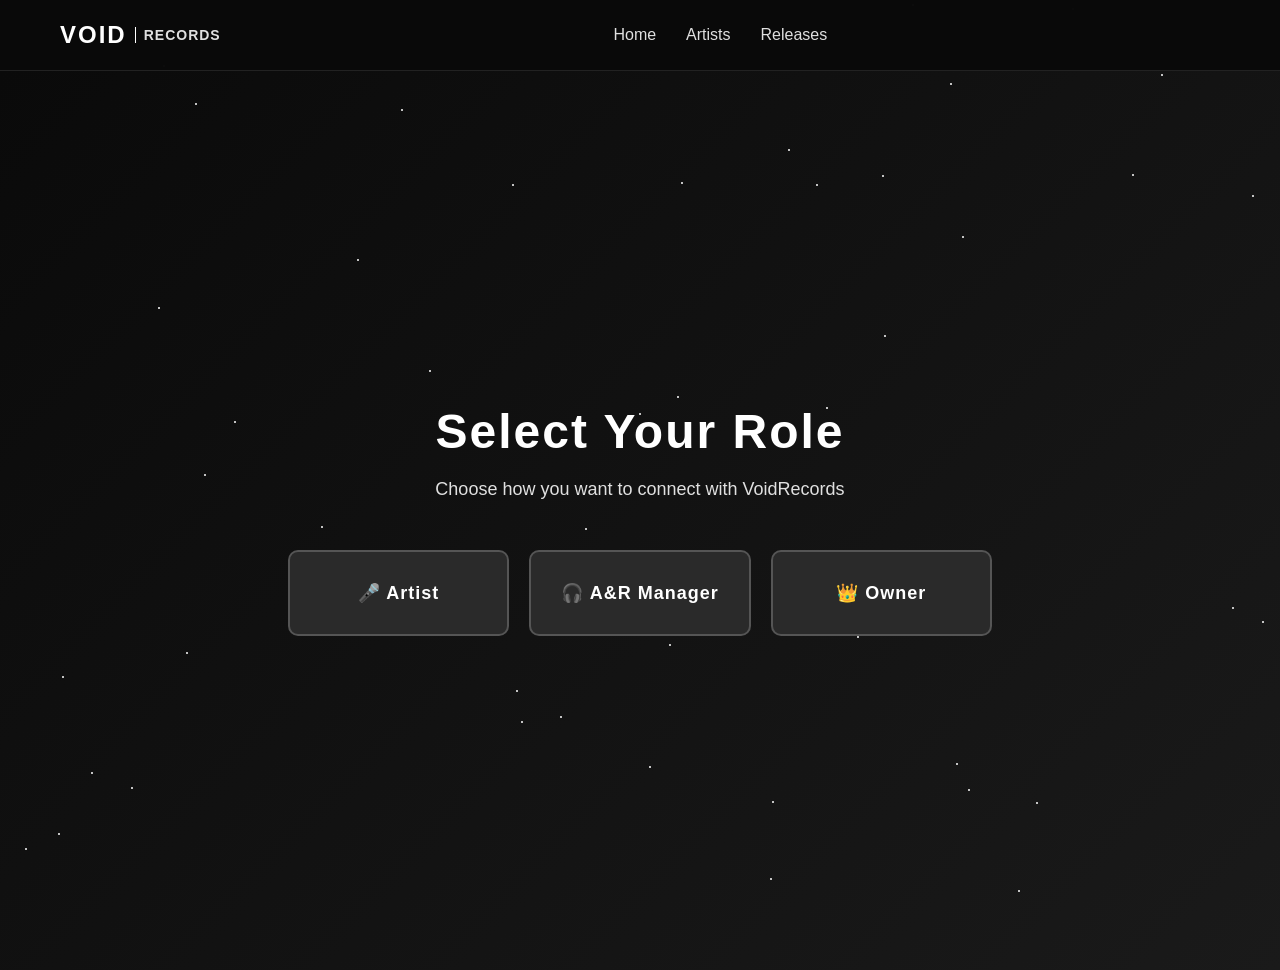
==== login.html @ 37b5fe1a "Add login and registration page for artists, A&R managers, and owners" ====
<!DOCTYPE html>
<html lang="en">
<head>
    <meta charset="UTF-8">
    <meta name="viewport" content="width=device-width, initial-scale=1.0">
    <title>VoidRecords - Login & Registration</title>
    <style>
        * {
            margin: 0;
            padding: 0;
            box-sizing: border-box;
        }

        :root {
            --primary-black: #0a0a0a;
            --secondary-black: #1a1a1a;
            --tertiary-black: #2a2a2a;
            --primary-white: #ffffff;
            --secondary-white: #f5f5f5;
            --gray-light: #e0e0e0;
            --accent: #ffffff;
            --success: #00d084;
            --error: #ff4757;
        }

        html {
            scroll-behavior: smooth;
        }

        body {
            font-family: 'Segoe UI', Tahoma, Geneva, Verdana, sans-serif;
            background-color: var(--primary-black);
            color: var(--primary-white);
            overflow-x: hidden;
        }

        /* Animations */
        @keyframes fadeInUp {
            from {
                opacity: 0;
                transform: translateY(30px);
            }
            to {
                opacity: 1;
                transform: translateY(0);
            }
        }

        @keyframes slideInDown {
            from {
                opacity: 0;
                transform: translateY(-100%);
            }
            to {
                opacity: 1;
                transform: translateY(0);
            }
        }

        @keyframes slideInLeft {
            from {
                opacity: 0;
                transform: translateX(-50px);
            }
            to {
                opacity: 1;
                transform: translateX(0);
            }
        }

        @keyframes slideInRight {
            from {
                opacity: 0;
                transform: translateX(50px);
            }
            to {
                opacity: 1;
                transform: translateX(0);
            }
        }

        @keyframes pulse {
            0%, 100% {
                box-shadow: 0 0 10px rgba(255, 255, 255, 0.3);
            }
            50% {
                box-shadow: 0 0 20px rgba(255, 255, 255, 0.6);
            }
        }

        @keyframes twinkle {
            0%, 100% {
                opacity: 0.3;
            }
            50% {
                opacity: 1;
            }
        }

        /* Navbar */
        .navbar {
            position: fixed;
            top: 0;
            width: 100%;
            background: rgba(10, 10, 10, 0.95);
            backdrop-filter: blur(10px);
            border-bottom: 1px solid rgba(255, 255, 255, 0.1);
            z-index: 1000;
            animation: slideInDown 0.6s ease-out;
        }

        .nav-container {
            max-width: 1200px;
            margin: 0 auto;
            padding: 0 20px;
            display: flex;
            justify-content: space-between;
            align-items: center;
            height: 70px;
        }

        .logo {
            display: flex;
            align-items: center;
            gap: 8px;
            font-weight: bold;
            cursor: pointer;
            text-decoration: none;
        }

        .logo-text {
            font-size: 24px;
            color: var(--primary-white);
            letter-spacing: 2px;
        }

        .logo-records {
            font-size: 14px;
            color: var(--gray-light);
            letter-spacing: 1px;
            border-left: 1px solid var(--accent);
            padding-left: 8px;
        }

        .nav-menu {
            display: flex;
            list-style: none;
            gap: 30px;
            align-items: center;
        }

        .nav-link {
            color: var(--gray-light);
            text-decoration: none;
            font-weight: 500;
            transition: all 0.3s ease;
            position: relative;
        }

        .nav-link::after {
            content: '';
            position: absolute;
            bottom: -5px;
            left: 0;
            width: 0;
            height: 2px;
            background: var(--accent);
            transition: width 0.3s ease;
        }

        .nav-link:hover {
            color: var(--primary-white);
        }

        .nav-link:hover::after {
            width: 100%;
        }

        .user-info {
            display: flex;
            align-items: center;
            gap: 20px;
        }

        .logout-btn {
            background: var(--error);
            color: var(--primary-white);
            border: none;
            padding: 8px 20px;
            border-radius: 5px;
            cursor: pointer;
            font-weight: 600;
            transition: all 0.3s ease;
            display: none;
        }

        .logout-btn:hover {
            background: #ff3838;
            transform: translateY(-2px);
        }

        .logout-btn.show {
            display: block;
        }

        .user-name {
            color: var(--gray-light);
            font-size: 14px;
            display: none;
        }

        .user-name.show {
            display: block;
        }

        /* Background Stars */
        .stars-bg {
            position: fixed;
            top: 0;
            left: 0;
            width: 100%;
            height: 100%;
            pointer-events: none;
        }

        .star {
            position: absolute;
            width: 2px;
            height: 2px;
            background: white;
            border-radius: 50%;
            animation: twinkle 3s infinite;
        }

        /* Main Container */
        .container {
            min-height: 100vh;
            display: flex;
            align-items: center;
            justify-content: center;
            padding: 20px;
            margin-top: 70px;
            background: linear-gradient(135deg, var(--primary-black) 0%, var(--secondary-black) 100%);
        }

        /* Role Selection */
        .role-selection {
            text-align: center;
            animation: fadeInUp 0.8s ease-out;
        }

        .role-selection h1 {
            font-size: 48px;
            margin-bottom: 20px;
            letter-spacing: 2px;
        }

        .role-selection p {
            color: var(--gray-light);
            font-size: 18px;
            margin-bottom: 50px;
        }

        .role-buttons {
            display: grid;
            grid-template-columns: repeat(auto-fit, minmax(200px, 1fr));
            gap: 20px;
            max-width: 800px;
            margin: 0 auto;
        }

        .role-btn {
            padding: 30px;
            background: var(--tertiary-black);
            border: 2px solid rgba(255, 255, 255, 0.2);
            border-radius: 10px;
            color: var(--primary-white);
            cursor: pointer;
            font-size: 18px;
            font-weight: 600;
            transition: all 0.3s ease;
            letter-spacing: 1px;
            animation: fadeInUp 0.8s ease-out both;
        }

        .role-btn:nth-child(1) {
            animation-delay: 0.1s;
        }

        .role-btn:nth-child(2) {
            animation-delay: 0.2s;
        }

        .role-btn:nth-child(3) {
            animation-delay: 0.3s;
        }

        .role-btn:hover {
            border-color: var(--primary-white);
            box-shadow: 0 0 20px rgba(255, 255, 255, 0.2);
            transform: translateY(-5px);
        }

        /* Auth Container */
        .auth-container {
            max-width: 500px;
            background: var(--secondary-black);
            border: 1px solid rgba(255, 255, 255, 0.1);
            border-radius: 15px;
            padding: 50px;
            animation: fadeInUp 0.8s ease-out;
            display: none;
        }

        .auth-container.show {
            display: block;
        }

        .back-btn {
            background: none;
            border: none;
            color: var(--gray-light);
            cursor: pointer;
            font-size: 14px;
            margin-bottom: 30px;
            transition: all 0.3s ease;
            display: flex;
            align-items: center;
            gap: 5px;
        }

        .back-btn:hover {
            color: var(--primary-white);
        }

        .auth-title {
            font-size: 36px;
            margin-bottom: 10px;
            letter-spacing: 1px;
        }

        .auth-subtitle {
            color: var(--gray-light);
            margin-bottom: 40px;
            font-size: 14px;
        }

        .form-group {
            margin-bottom: 25px;
        }

        .form-group label {
            display: block;
            margin-bottom: 8px;
            font-weight: 600;
            letter-spacing: 0.5px;
        }

        .form-group input,
        .form-group select {
            width: 100%;
            padding: 12px 15px;
            background: var(--tertiary-black);
            border: 1px solid rgba(255, 255, 255, 0.2);
            border-radius: 8px;
            color: var(--primary-white);
            font-size: 14px;
            transition: all 0.3s ease;
            font-family: inherit;
        }

        .form-group input:focus,
        .form-group select:focus {
            outline: none;
            border-color: var(--primary-white);
            box-shadow: 0 0 15px rgba(255, 255, 255, 0.1);
        }

        .form-group input::placeholder {
            color: rgba(255, 255, 255, 0.5);
        }

        .submit-btn {
            width: 100%;
            padding: 12px;
            background: var(--primary-white);
            color: var(--primary-black);
            border: none;
            border-radius: 8px;
            font-weight: 700;
            font-size: 16px;
            cursor: pointer;
            transition: all 0.3s ease;
            letter-spacing: 1px;
            text-transform: uppercase;
            margin-top: 20px;
        }

        .submit-btn:hover {
            transform: translateY(-2px);
            box-shadow: 0 10px 30px rgba(255, 255, 255, 0.2);
        }

        .submit-btn:disabled {
            opacity: 0.5;
            cursor: not-allowed;
        }

        .toggle-form {
            text-align: center;
            margin-top: 20px;
            color: var(--gray-light);
            font-size: 14px;
        }

        .toggle-form button {
            background: none;
            border: none;
            color: var(--primary-white);
            cursor: pointer;
            text-decoration: underline;
            font-weight: 600;
        }

        .toggle-form button:hover {
            color: var(--gray-light);
        }

        /* Messages */
        .message {
            padding: 15px;
            border-radius: 8px;
            margin-bottom: 20px;
            font-size: 14px;
            display: none;
            animation: fadeInUp 0.5s ease-out;
        }

        .message.show {
            display: block;
        }

        .message.success {
            background: rgba(0, 208, 132, 0.2);
            border: 1px solid var(--success);
            color: var(--success);
        }

        .message.error {
            background: rgba(255, 71, 87, 0.2);
            border: 1px solid var(--error);
            color: var(--error);
        }

        /* Dashboard */
        .dashboard {
            display: none;
            animation: fadeInUp 0.8s ease-out;
        }

        .dashboard.show {
            display: block;
        }

        .dashboard-header {
            text-align: center;
            margin-bottom: 50px;
        }

        .dashboard-header h1 {
            font-size: 48px;
            margin-bottom: 15px;
            letter-spacing: 2px;
        }

        .dashboard-header p {
            color: var(--gray-light);
            font-size: 18px;
        }

        .dashboard-content {
            max-width: 1200px;
            margin: 0 auto;
            display: grid;
            grid-template-columns: repeat(auto-fit, minmax(300px, 1fr));
            gap: 30px;
        }

        .dashboard-card {
            background: var(--secondary-black);
            border: 1px solid rgba(255, 255, 255, 0.1);
            border-radius: 10px;
            padding: 30px;
            transition: all 0.3s ease;
            animation: fadeInUp 0.8s ease-out both;
        }

        .dashboard-card:nth-child(1) {
            animation-delay: 0.1s;
        }

        .dashboard-card:nth-child(2) {
            animation-delay: 0.2s;
        }

        .dashboard-card:nth-child(3) {
            animation-delay: 0.3s;
        }

        .dashboard-card:hover {
            border-color: var(--primary-white);
            box-shadow: 0 0 20px rgba(255, 255, 255, 0.1);
            transform: translateY(-5px);
        }

        .dashboard-card h3 {
            font-size: 24px;
            margin-bottom: 15px;
            letter-spacing: 1px;
        }

        .dashboard-card p {
            color: var(--gray-light);
            margin-bottom: 20px;
            line-height: 1.6;
        }

        .card-btn {
            background: var(--primary-white);
            color: var(--primary-black);
            border: none;
            padding: 10px 20px;
            border-radius: 5px;
            cursor: pointer;
            font-weight: 600;
            transition: all 0.3s ease;
        }

        .card-btn:hover {
            transform: scale(1.05);
            box-shadow: 0 5px 15px rgba(255, 255, 255, 0.2);
        }

        /* Responsive */
        @media (max-width: 768px) {
            .auth-container {
                padding: 30px;
                max-width: 100%;
            }

            .auth-title {
                font-size: 28px;
            }

            .role-buttons {
                grid-template-columns: 1fr;
            }

            .nav-menu {
                display: none;
            }
        }
    </style>
</head>
<body>
    <!-- Stars Background -->
    <div class="stars-bg"></div>

    <!-- Navbar -->
    <nav class="navbar">
        <div class="nav-container">
            <a href="index.html" class="logo">
                <span class="logo-text">VOID</span>
                <span class="logo-records">RECORDS</span>
            </a>
            <ul class="nav-menu">
                <li><a href="index.html" class="nav-link">Home</a></li>
                <li><a href="index.html#artists" class="nav-link">Artists</a></li>
                <li><a href="index.html#releases" class="nav-link">Releases</a></li>
            </ul>
            <div class="user-info">
                <span class="user-name" id="userName"></span>
                <button class="logout-btn" id="logoutBtn">Logout</button>
            </div>
        </div>
    </nav>

    <!-- Main Container -->
    <div class="container">
        <!-- Role Selection -->
        <div class="role-selection" id="roleSelection">
            <h1>Select Your Role</h1>
            <p>Choose how you want to connect with VoidRecords</p>
            <div class="role-buttons">
                <button class="role-btn" onclick="selectRole('artist')">🎤 Artist</button>
                <button class="role-btn" onclick="selectRole('ar')">🎧 A&R Manager</button>
                <button class="role-btn" onclick="selectRole('owner')">👑 Owner</button>
            </div>
        </div>

        <!-- Auth Forms -->
        <div class="auth-container" id="authContainer">
            <button class="back-btn" onclick="goBack()">← Back</button>
            
            <div id="messageContainer"></div>

            <!-- Login Form -->
            <div id="loginForm">
                <h2 class="auth-title">Welcome Back</h2>
                <p class="auth-subtitle">Sign in to your account</p>
                
                <form onsubmit="handleLogin(event)">
                    <div class="form-group">
                        <label for="loginEmail">Email</label>
                        <input type="email" id="loginEmail" placeholder="Enter your email" required>
                    </div>
                    <div class="form-group">
                        <label for="loginPassword">Password</label>
                        <input type="password" id="loginPassword" placeholder="Enter your password" required>
                    </div>
                    <button type="submit" class="submit-btn">Login</button>
                </form>

                <div class="toggle-form">
                    Don't have an account? <button onclick="toggleForm()">Sign Up</button>
                </div>
            </div>

            <!-- Registration Form -->
            <div id="signupForm" style="display: none;">
                <h2 class="auth-title">Create Account</h2>
                <p class="auth-subtitle">Join VoidRecords Community</p>
                
                <form onsubmit="handleSignup(event)">
                    <div class="form-group">
                        <label for="signupName">Full Name</label>
                        <input type="text" id="signupName" placeholder="Enter your full name" required>
                    </div>
                    <div class="form-group">
                        <label for="signupEmail">Email</label>
                        <input type="email" id="signupEmail" placeholder="Enter your email" required>
                    </div>
                    <div class="form-group">
                        <label for="signupPassword">Password</label>
                        <input type="password" id="signupPassword" placeholder="Create a password (min 6 characters)" required minlength="6">
                    </div>
                    <div class="form-group">
                        <label for="signupConfirm">Confirm Password</label>
                        <input type="password" id="signupConfirm" placeholder="Confirm your password" required>
                    </div>
                    <button type="submit" class="submit-btn">Create Account</button>
                </form>

                <div class="toggle-form">
                    Already have an account? <button onclick="toggleForm()">Sign In</button>
                </div>
            </div>
        </div>

        <!-- Dashboard -->
        <div class="dashboard" id="dashboard">
            <div class="dashboard-header">
                <h1 id="dashboardTitle">Dashboard</h1>
                <p id="dashboardSubtitle">Welcome to your VoidRecords portal</p>
            </div>

            <div class="dashboard-content" id="dashboardContent">
                <!-- Content loaded dynamically -->
            </div>
        </div>
    </div>

    <script>
        // Initialize app
        let currentRole = null;
        let currentUser = null;
        const OWNER_EMAIL = 'voidrecords287@gmail.com';
        const OWNER_PASSWORD = 'gamerskory2210';

        // Create stars background
        function createStars() {
            const starsBg = document.querySelector('.stars-bg');
            for (let i = 0; i < 50; i++) {
                const star = document.createElement('div');
                star.className = 'star';
                star.style.left = Math.random() * 100 + '%';
                star.style.top = Math.random() * 100 + '%';
                star.style.animationDelay = Math.random() * 3 + 's';
                starsBg.appendChild(star);
            }
        }

        createStars();

        // Role Selection
        function selectRole(role) {
            currentRole = role;
            document.getElementById('roleSelection').style.display = 'none';
            document.getElementById('authContainer').classList.add('show');
        }

        // Go Back
        function goBack() {
            currentRole = null;
            document.getElementById('roleSelection').style.display = 'block';
            document.getElementById('authContainer').classList.remove('show');
            document.getElementById('loginForm').style.display = 'block';
            document.getElementById('signupForm').style.display = 'none';
            clearForms();
            clearMessage();
        }

        // Toggle between Login and Signup
        function toggleForm() {
            const loginForm = document.getElementById('loginForm');
            const signupForm = document.getElementById('signupForm');
            
            if (loginForm.style.display === 'none') {
                loginForm.style.display = 'block';
                signupForm.style.display = 'none';
            } else {
                loginForm.style.display = 'none';
                signupForm.style.display = 'block';
            }
            clearMessage();
        }

        // Show Message
        function showMessage(text, type) {
            const container = document.getElementById('messageContainer');
            container.innerHTML = `<div class="message ${type} show">${text}</div>`;
            
            if (type === 'success') {
                setTimeout(() => {
                    container.innerHTML = '';
                }, 3000);
            }
        }

        // Clear Message
        function clearMessage() {
            document.getElementById('messageContainer').innerHTML = '';
        }

        // Clear Forms
        function clearForms() {
            document.getElementById('loginForm').querySelectorAll('input').forEach(input => input.value = '');
            document.getElementById('signupForm').querySelectorAll('input').forEach(input => input.value = '');
        }

        // Handle Login
        function handleLogin(event) {
            event.preventDefault();
            
            const email = document.getElementById('loginEmail').value;
            const password = document.getElementById('loginPassword').value;

            // Check if owner
            if (currentRole === 'owner') {
                if (email === OWNER_EMAIL && password === OWNER_PASSWORD) {
                    currentUser = {
                        name: 'VoidRecords Owner',
                        email: email,
                        role: 'owner'
                    };
                    showDashboard();
                    showMessage('✓ Welcome back, Owner!', 'success');
                } else {
                    showMessage('✗ Invalid owner credentials. Please try again.', 'error');
                }
            } else {
                // Check localStorage for regular users
                const users = JSON.parse(localStorage.getItem('voidrecords_users') || '{}');
                const userKey = currentRole + '_' + email;

                if (users[userKey] && users[userKey].password === password) {
                    currentUser = {
                        name: users[userKey].name,
                        email: email,
                        role: currentRole
                    };
                    showDashboard();
                    showMessage('✓ Login successful!', 'success');
                } else {
                    showMessage('✗ Invalid email or password. Please try again.', 'error');
                }
            }
        }

        // Handle Signup
        function handleSignup(event) {
            event.preventDefault();

            if (currentRole === 'owner') {
                showMessage('✗ Owner accounts cannot be created. Only the default owner account is available.', 'error');
                return;
            }

            const name = document.getElementById('signupName').value;
            const email = document.getElementById('signupEmail').value;
            const password = document.getElementById('signupPassword').value;
            const confirm = document.getElementById('signupConfirm').value;

            if (password !== confirm) {
                showMessage('✗ Passwords do not match.', 'error');
                return;
            }

            // Save to localStorage
            const users = JSON.parse(localStorage.getItem('voidrecords_users') || '{}');
            const userKey = currentRole + '_' + email;

            if (users[userKey]) {
                showMessage('✗ This email is already registered.', 'error');
                return;
            }

            users[userKey] = {
                name: name,
                email: email,
                password: password,
                role: currentRole
            };

            localStorage.setItem('voidrecords_users', JSON.stringify(users));
            
            currentUser = {
                name: name,
                email: email,
                role: currentRole
            };

            showDashboard();
            showMessage('✓ Account created and logged in!', 'success');
        }

        // Show Dashboard
        function showDashboard() {
            document.getElementById('authContainer').classList.remove('show');
            document.getElementById('dashboard').classList.add('show');
            document.getElementById('userName').textContent = `Welcome, ${currentUser.name}`;
            document.getElementById('userName').classList.add('show');
            document.getElementById('logoutBtn').classList.add('show');

            const title = document.getElementById('dashboardTitle');
            const subtitle = document.getElementById('dashboardSubtitle');
            const content = document.getElementById('dashboardContent');

            if (currentUser.role === 'owner') {
                title.textContent = 'Owner Dashboard';
                subtitle.textContent = 'Manage your record label';
                content.innerHTML = `
                    <div class="dashboard-card">
                        <h3>📊 Analytics</h3>
                        <p>Track your label's performance, streams, and revenue.</p>
                        <button class="card-btn">View Analytics</button>
                    </div>
                    <div class="dashboard-card">
                        <h3>🎤 Manage Artists</h3>
                        <p>Add, edit, and manage all your artists on the platform.</p>
                        <button class="card-btn">Manage Artists</button>
                    </div>
                    <div class="dashboard-card">
                        <h3>💿 Manage Releases</h3>
                        <p>Upload and manage music releases and albums.</p>
                        <button class="card-btn">Manage Releases</button>
                    </div>
                    <div class="dashboard-card">
                        <h3>👥 Team Management</h3>
                        <p>Manage A&R managers and team members.</p>
                        <button class="card-btn">Manage Team</button>
                    </div>
                    <div class="dashboard-card">
                        <h3>💰 Payments</h3>
                        <p>View earnings and payment information.</p>
                        <button class="card-btn">Payment History</button>
                    </div>
                    <div class="dashboard-card">
                        <h3>⚙️ Settings</h3>
                        <p>Configure label settings and preferences.</p>
                        <button class="card-btn">Settings</button>
                    </div>
                `;
            } else if (currentUser.role === 'ar') {
                title.textContent = 'A&R Manager Dashboard';
                subtitle.textContent = 'Scout and manage talent';
                content.innerHTML = `
                    <div class="dashboard-card">
                        <h3>🎤 Artist Roster</h3>
                        <p>View and manage artists you're working with.</p>
                        <button class="card-btn">View Roster</button>
                    </div>
                    <div class="dashboard-card">
                        <h3>📝 Scout Artists</h3>
                        <p>Find and reach out to new talented artists.</p>
                        <button class="card-btn">Scout</button>
                    </div>
                    <div class="dashboard-card">
                        <h3>💿 Track Releases</h3>
                        <p>Monitor upcoming releases and projects.</p>
                        <button class="card-btn">Releases</button>
                    </div>
                    <div class="dashboard-card">
                        <h3>📊 Performance</h3>
                        <p>View performance metrics of managed artists.</p>
                        <button class="card-btn">Analytics</button>
                    </div>
                    <div class="dashboard-card">
                        <h3>📧 Communication</h3>
                        <p>Message artists and label management.</p>
                        <button class="card-btn">Messages</button>
                    </div>
                    <div class="dashboard-card">
                        <h3>👤 My Profile</h3>
                        <p>Update your profile and contact information.</p>
                        <button class="card-btn">Profile</button>
                    </div>
                `;
            } else if (currentUser.role === 'artist') {
                title.textContent = 'Artist Dashboard';
                subtitle.textContent = 'Manage your music and career';
                content.innerHTML = `
                    <div class="dashboard-card">
                        <h3>💿 My Releases</h3>
                        <p>Upload and manage your music releases.</p>
                        <button class="card-btn">View Releases</button>
                    </div>
                    <div class="dashboard-card">
                        <h3>📊 Analytics</h3>
                        <p>Track your streams, listeners, and revenue.</p>
                        <button class="card-btn">View Analytics</button>
                    </div>
                    <div class="dashboard-card">
                        <h3>🎵 Upload Music</h3>
                        <p>Upload new tracks and albums to VoidRecords.</p>
                        <button class="card-btn">Upload</button>
                    </div>
                    <div class="dashboard-card">
                        <h3>💬 Messages</h3>
                        <p>Communicate with your A&R manager and label.</p>
                        <button class="card-btn">Messages</button>
                    </div>
                    <div class="dashboard-card">
                        <h3>👤 My Profile</h3>
                        <p>Update your artist profile and bio.</p>
                        <button class="card-btn">Profile</button>
                    </div>
                    <div class="dashboard-card">
                        <h3>💰 Earnings</h3>
                        <p>View your earnings and payment details.</p>
                        <button class="card-btn">Earnings</button>
                    </div>
                `;
            }
        }

        // Logout
        document.getElementById('logoutBtn').addEventListener('click', () => {
            currentUser = null;
            currentRole = null;
            document.getElementById('dashboard').classList.remove('show');
            document.getElementById('roleSelection').style.display = 'block';
            document.getElementById('userName').classList.remove('show');
            document.getElementById('logoutBtn').classList.remove('show');
            clearMessage();
        });

        // Check if user is already logged in
        window.addEventListener('load', () => {
            // Check localStorage for existing session
            const savedUser = localStorage.getItem('voidrecords_currentUser');
            if (savedUser) {
                currentUser = JSON.parse(savedUser);
                currentRole = currentUser.role;
                showDashboard();
            }
        });

        // Save user to localStorage when logging in
        const originalShowDashboard = showDashboard;
        showDashboard = function() {
            localStorage.setItem('voidrecords_currentUser', JSON.stringify(currentUser));
            originalShowDashboard();
        };
    </script>
</body>
</html>
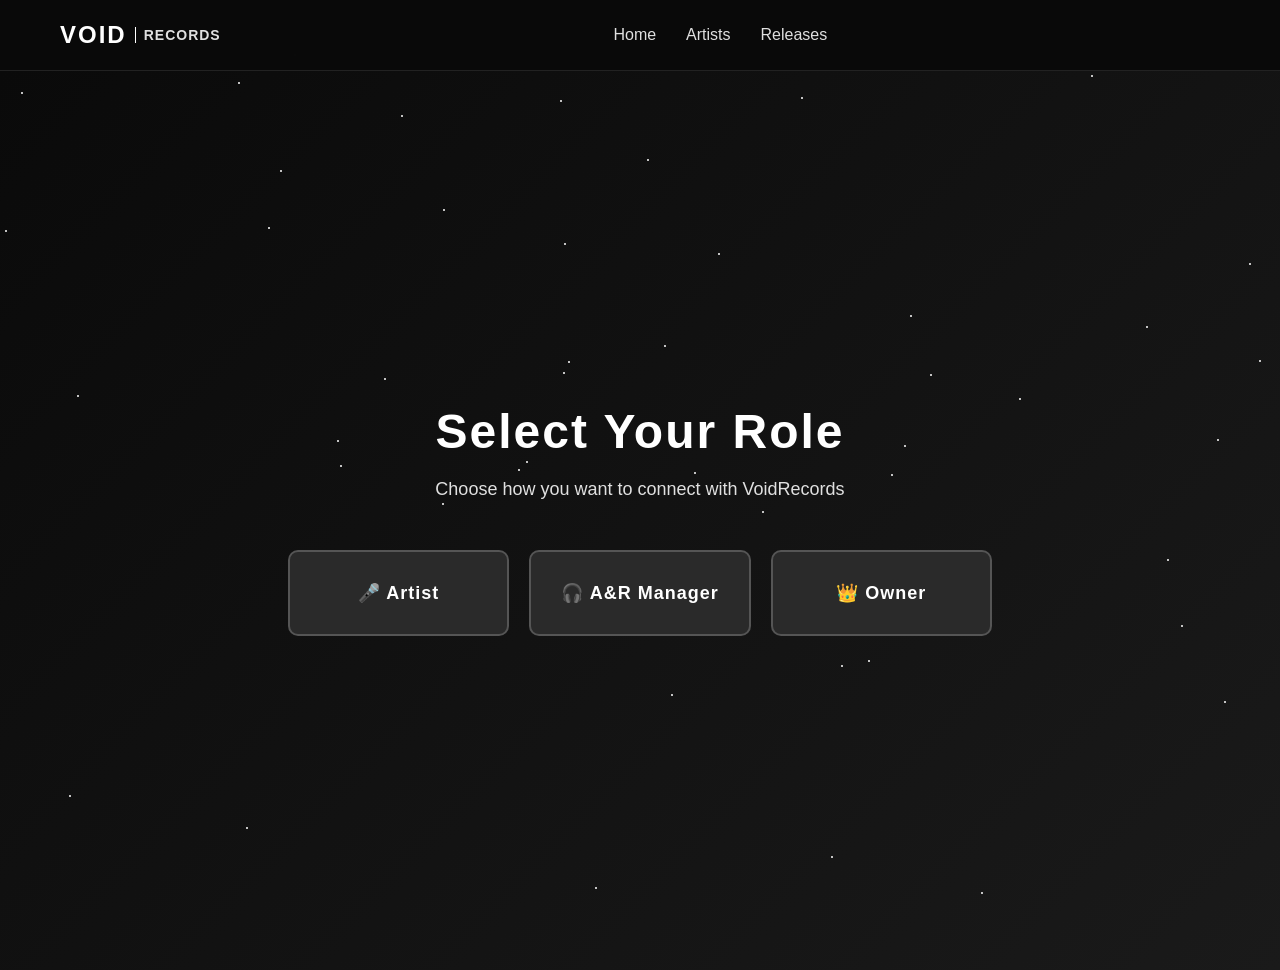
==== commit 52d61b72: "Refactor login.html for improved structure and readability Updated HTML structure and improved forma" ====
--- a/login.html
+++ b/login.html
@@ -3,7 +3,15 @@
 <head>
     <meta charset="UTF-8">
     <meta name="viewport" content="width=device-width, initial-scale=1.0">
+
+    <!-- VoidRecords Favicon -->
+    <link rel="icon" type="image/png" sizes="32x32" href="favicon.png?v=2">
+    <link rel="icon" type="image/png" sizes="16x16" href="favicon.png?v=2">
+    <link rel="shortcut icon" href="favicon.png?v=2">
+    <link rel="apple-touch-icon" href="favicon.png?v=2">
+
     <title>VoidRecords - Login & Registration</title>
+
     <style>
         * {
             margin: 0;
@@ -562,258 +570,588 @@
         }
     </style>
 </head>
+
 <body>
+
     <!-- Stars Background -->
     <div class="stars-bg"></div>
 
     <!-- Navbar -->
     <nav class="navbar">
         <div class="nav-container">
+
             <a href="index.html" class="logo">
                 <span class="logo-text">VOID</span>
                 <span class="logo-records">RECORDS</span>
             </a>
+
             <ul class="nav-menu">
-                <li><a href="index.html" class="nav-link">Home</a></li>
-                <li><a href="index.html#artists" class="nav-link">Artists</a></li>
-                <li><a href="index.html#releases" class="nav-link">Releases</a></li>
+                <li>
+                    <a href="index.html" class="nav-link">Home</a>
+                </li>
+
+                <li>
+                    <a href="index.html#artists" class="nav-link">Artists</a>
+                </li>
+
+                <li>
+                    <a href="index.html#releases" class="nav-link">Releases</a>
+                </li>
             </ul>
+
             <div class="user-info">
                 <span class="user-name" id="userName"></span>
-                <button class="logout-btn" id="logoutBtn">Logout</button>
+
+                <button
+                    class="logout-btn"
+                    id="logoutBtn">
+                    Logout
+                </button>
+            </div>
+
+        </div>
+    </nav>
+
+    <!-- Main Container -->
+    <div class="container">
+
+        <!-- Role Selection -->
+        <div
+            class="role-selection"
+            id="roleSelection">
+
+            <h1>Select Your Role</h1>
+
+            <p>
+                Choose how you want to connect with VoidRecords
+            </p>
+
+            <div class="role-buttons">
+
+                <button
+                    class="role-btn"
+                    onclick="selectRole('artist')">
+                    🎤 Artist
+                </button>
+
+                <button
+                    class="role-btn"
+                    onclick="selectRole('ar')">
+                    🎧 A&amp;R Manager
+                </button>
+
+                <button
+                    class="role-btn"
+                    onclick="selectRole('owner')">
+                    👑 Owner
+                </button>
+
             </div>
         </div>
-    </nav>
-
-    <!-- Main Container -->
-    <div class="container">
-        <!-- Role Selection -->
-        <div class="role-selection" id="roleSelection">
-            <h1>Select Your Role</h1>
-            <p>Choose how you want to connect with VoidRecords</p>
-            <div class="role-buttons">
-                <button class="role-btn" onclick="selectRole('artist')">🎤 Artist</button>
-                <button class="role-btn" onclick="selectRole('ar')">🎧 A&R Manager</button>
-                <button class="role-btn" onclick="selectRole('owner')">👑 Owner</button>
-            </div>
-        </div>
 
         <!-- Auth Forms -->
-        <div class="auth-container" id="authContainer">
-            <button class="back-btn" onclick="goBack()">← Back</button>
-            
+        <div
+            class="auth-container"
+            id="authContainer">
+
+            <button
+                class="back-btn"
+                onclick="goBack()">
+                ← Back
+            </button>
+
             <div id="messageContainer"></div>
 
             <!-- Login Form -->
             <div id="loginForm">
-                <h2 class="auth-title">Welcome Back</h2>
-                <p class="auth-subtitle">Sign in to your account</p>
-                
+
+                <h2 class="auth-title">
+                    Welcome Back
+                </h2>
+
+                <p class="auth-subtitle">
+                    Sign in to your account
+                </p>
+
                 <form onsubmit="handleLogin(event)">
+
                     <div class="form-group">
-                        <label for="loginEmail">Email</label>
-                        <input type="email" id="loginEmail" placeholder="Enter your email" required>
-                    </div>
+
+                        <label for="loginEmail">
+                            Email
+                        </label>
+
+                        <input
+                            type="email"
+                            id="loginEmail"
+                            placeholder="Enter your email"
+                            required>
+
+                    </div>
+
                     <div class="form-group">
-                        <label for="loginPassword">Password</label>
-                        <input type="password" id="loginPassword" placeholder="Enter your password" required>
-                    </div>
-                    <button type="submit" class="submit-btn">Login</button>
+
+                        <label for="loginPassword">
+                            Password
+                        </label>
+
+                        <input
+                            type="password"
+                            id="loginPassword"
+                            placeholder="Enter your password"
+                            required>
+
+                    </div>
+
+                    <button
+                        type="submit"
+                        class="submit-btn">
+                        Login
+                    </button>
+
                 </form>
 
                 <div class="toggle-form">
-                    Don't have an account? <button onclick="toggleForm()">Sign Up</button>
+                    Don't have an account?
+
+                    <button onclick="toggleForm()">
+                        Sign Up
+                    </button>
                 </div>
+
             </div>
 
             <!-- Registration Form -->
-            <div id="signupForm" style="display: none;">
-                <h2 class="auth-title">Create Account</h2>
-                <p class="auth-subtitle">Join VoidRecords Community</p>
-                
+            <div
+                id="signupForm"
+                style="display: none;">
+
+                <h2 class="auth-title">
+                    Create Account
+                </h2>
+
+                <p class="auth-subtitle">
+                    Join VoidRecords Community
+                </p>
+
                 <form onsubmit="handleSignup(event)">
+
                     <div class="form-group">
-                        <label for="signupName">Full Name</label>
-                        <input type="text" id="signupName" placeholder="Enter your full name" required>
-                    </div>
+
+                        <label for="signupName">
+                            Full Name
+                        </label>
+
+                        <input
+                            type="text"
+                            id="signupName"
+                            placeholder="Enter your full name"
+                            required>
+
+                    </div>
+
                     <div class="form-group">
-                        <label for="signupEmail">Email</label>
-                        <input type="email" id="signupEmail" placeholder="Enter your email" required>
-                    </div>
+
+                        <label for="signupEmail">
+                            Email
+                        </label>
+
+                        <input
+                            type="email"
+                            id="signupEmail"
+                            placeholder="Enter your email"
+                            required>
+
+                    </div>
+
                     <div class="form-group">
-                        <label for="signupPassword">Password</label>
-                        <input type="password" id="signupPassword" placeholder="Create a password (min 6 characters)" required minlength="6">
-                    </div>
+
+                        <label for="signupPassword">
+                            Password
+                        </label>
+
+                        <input
+                            type="password"
+                            id="signupPassword"
+                            placeholder="Create a password (min 6 characters)"
+                            required
+                            minlength="6">
+
+                    </div>
+
                     <div class="form-group">
-                        <label for="signupConfirm">Confirm Password</label>
-                        <input type="password" id="signupConfirm" placeholder="Confirm your password" required>
-                    </div>
-                    <button type="submit" class="submit-btn">Create Account</button>
+
+                        <label for="signupConfirm">
+                            Confirm Password
+                        </label>
+
+                        <input
+                            type="password"
+                            id="signupConfirm"
+                            placeholder="Confirm your password"
+                            required>
+
+                    </div>
+
+                    <button
+                        type="submit"
+                        class="submit-btn">
+                        Create Account
+                    </button>
+
                 </form>
 
                 <div class="toggle-form">
-                    Already have an account? <button onclick="toggleForm()">Sign In</button>
+                    Already have an account?
+
+                    <button onclick="toggleForm()">
+                        Sign In
+                    </button>
                 </div>
+
             </div>
+
         </div>
 
         <!-- Dashboard -->
-        <div class="dashboard" id="dashboard">
+        <div
+            class="dashboard"
+            id="dashboard">
+
             <div class="dashboard-header">
-                <h1 id="dashboardTitle">Dashboard</h1>
-                <p id="dashboardSubtitle">Welcome to your VoidRecords portal</p>
+
+                <h1 id="dashboardTitle">
+                    Dashboard
+                </h1>
+
+                <p id="dashboardSubtitle">
+                    Welcome to your VoidRecords portal
+                </p>
+
             </div>
 
-            <div class="dashboard-content" id="dashboardContent">
+            <div
+                class="dashboard-content"
+                id="dashboardContent">
                 <!-- Content loaded dynamically -->
             </div>
+
         </div>
+
     </div>
 
     <script>
+
         // Initialize app
         let currentRole = null;
         let currentUser = null;
-        const OWNER_EMAIL = 'voidrecords287@gmail.com';
-        const OWNER_PASSWORD = 'gamerskory2210';
+
+        const OWNER_EMAIL =
+            'voidrecords287@gmail.com';
+
+        const OWNER_PASSWORD =
+            'gamerskory2210';
+
 
         // Create stars background
         function createStars() {
-            const starsBg = document.querySelector('.stars-bg');
+
+            const starsBg =
+                document.querySelector('.stars-bg');
+
             for (let i = 0; i < 50; i++) {
-                const star = document.createElement('div');
+
+                const star =
+                    document.createElement('div');
+
                 star.className = 'star';
-                star.style.left = Math.random() * 100 + '%';
-                star.style.top = Math.random() * 100 + '%';
-                star.style.animationDelay = Math.random() * 3 + 's';
+
+                star.style.left =
+                    Math.random() * 100 + '%';
+
+                star.style.top =
+                    Math.random() * 100 + '%';
+
+                star.style.animationDelay =
+                    Math.random() * 3 + 's';
+
                 starsBg.appendChild(star);
             }
         }
 
         createStars();
+
 
         // Role Selection
         function selectRole(role) {
+
             currentRole = role;
-            document.getElementById('roleSelection').style.display = 'none';
-            document.getElementById('authContainer').classList.add('show');
-        }
+
+            document.getElementById(
+                'roleSelection'
+            ).style.display = 'none';
+
+            document.getElementById(
+                'authContainer'
+            ).classList.add('show');
+        }
+
 
         // Go Back
         function goBack() {
+
             currentRole = null;
-            document.getElementById('roleSelection').style.display = 'block';
-            document.getElementById('authContainer').classList.remove('show');
-            document.getElementById('loginForm').style.display = 'block';
-            document.getElementById('signupForm').style.display = 'none';
+
+            document.getElementById(
+                'roleSelection'
+            ).style.display = 'block';
+
+            document.getElementById(
+                'authContainer'
+            ).classList.remove('show');
+
+            document.getElementById(
+                'loginForm'
+            ).style.display = 'block';
+
+            document.getElementById(
+                'signupForm'
+            ).style.display = 'none';
+
             clearForms();
             clearMessage();
         }
 
+
         // Toggle between Login and Signup
         function toggleForm() {
-            const loginForm = document.getElementById('loginForm');
-            const signupForm = document.getElementById('signupForm');
-            
+
+            const loginForm =
+                document.getElementById('loginForm');
+
+            const signupForm =
+                document.getElementById('signupForm');
+
             if (loginForm.style.display === 'none') {
+
                 loginForm.style.display = 'block';
                 signupForm.style.display = 'none';
+
             } else {
+
                 loginForm.style.display = 'none';
                 signupForm.style.display = 'block';
             }
+
             clearMessage();
         }
+
 
         // Show Message
         function showMessage(text, type) {
-            const container = document.getElementById('messageContainer');
-            container.innerHTML = `<div class="message ${type} show">${text}</div>`;
-            
+
+            const container =
+                document.getElementById(
+                    'messageContainer'
+                );
+
+            container.innerHTML =
+                `<div class="message ${type} show">${text}</div>`;
+
             if (type === 'success') {
+
                 setTimeout(() => {
                     container.innerHTML = '';
                 }, 3000);
             }
         }
 
+
         // Clear Message
         function clearMessage() {
-            document.getElementById('messageContainer').innerHTML = '';
-        }
+
+            document.getElementById(
+                'messageContainer'
+            ).innerHTML = '';
+        }
+
 
         // Clear Forms
         function clearForms() {
-            document.getElementById('loginForm').querySelectorAll('input').forEach(input => input.value = '');
-            document.getElementById('signupForm').querySelectorAll('input').forEach(input => input.value = '');
-        }
+
+            document
+                .getElementById('loginForm')
+                .querySelectorAll('input')
+                .forEach(input => {
+                    input.value = '';
+                });
+
+            document
+                .getElementById('signupForm')
+                .querySelectorAll('input')
+                .forEach(input => {
+                    input.value = '';
+                });
+        }
+
 
         // Handle Login
         function handleLogin(event) {
+
             event.preventDefault();
-            
-            const email = document.getElementById('loginEmail').value;
-            const password = document.getElementById('loginPassword').value;
+
+            const email =
+                document.getElementById(
+                    'loginEmail'
+                ).value;
+
+            const password =
+                document.getElementById(
+                    'loginPassword'
+                ).value;
+
 
             // Check if owner
             if (currentRole === 'owner') {
-                if (email === OWNER_EMAIL && password === OWNER_PASSWORD) {
+
+                if (
+                    email === OWNER_EMAIL &&
+                    password === OWNER_PASSWORD
+                ) {
+
                     currentUser = {
                         name: 'VoidRecords Owner',
                         email: email,
                         role: 'owner'
                     };
+
                     showDashboard();
-                    showMessage('✓ Welcome back, Owner!', 'success');
+
+                    showMessage(
+                        '✓ Welcome back, Owner!',
+                        'success'
+                    );
+
                 } else {
-                    showMessage('✗ Invalid owner credentials. Please try again.', 'error');
+
+                    showMessage(
+                        '✗ Invalid owner credentials. Please try again.',
+                        'error'
+                    );
                 }
+
             } else {
+
                 // Check localStorage for regular users
-                const users = JSON.parse(localStorage.getItem('voidrecords_users') || '{}');
-                const userKey = currentRole + '_' + email;
-
-                if (users[userKey] && users[userKey].password === password) {
+                const users =
+                    JSON.parse(
+                        localStorage.getItem(
+                            'voidrecords_users'
+                        ) || '{}'
+                    );
+
+                const userKey =
+                    currentRole + '_' + email;
+
+
+                if (
+                    users[userKey] &&
+                    users[userKey].password === password
+                ) {
+
                     currentUser = {
                         name: users[userKey].name,
                         email: email,
                         role: currentRole
                     };
+
                     showDashboard();
-                    showMessage('✓ Login successful!', 'success');
+
+                    showMessage(
+                        '✓ Login successful!',
+                        'success'
+                    );
+
                 } else {
-                    showMessage('✗ Invalid email or password. Please try again.', 'error');
+
+                    showMessage(
+                        '✗ Invalid email or password. Please try again.',
+                        'error'
+                    );
                 }
             }
         }
+
 
         // Handle Signup
         function handleSignup(event) {
+
             event.preventDefault();
 
             if (currentRole === 'owner') {
-                showMessage('✗ Owner accounts cannot be created. Only the default owner account is available.', 'error');
+
+                showMessage(
+                    '✗ Owner accounts cannot be created. Only the default owner account is available.',
+                    'error'
+                );
+
                 return;
             }
 
-            const name = document.getElementById('signupName').value;
-            const email = document.getElementById('signupEmail').value;
-            const password = document.getElementById('signupPassword').value;
-            const confirm = document.getElementById('signupConfirm').value;
+            const name =
+                document.getElementById(
+                    'signupName'
+                ).value;
+
+            const email =
+                document.getElementById(
+                    'signupEmail'
+                ).value;
+
+            const password =
+                document.getElementById(
+                    'signupPassword'
+                ).value;
+
+            const confirm =
+                document.getElementById(
+                    'signupConfirm'
+                ).value;
+
 
             if (password !== confirm) {
-                showMessage('✗ Passwords do not match.', 'error');
+
+                showMessage(
+                    '✗ Passwords do not match.',
+                    'error'
+                );
+
                 return;
             }
 
+
             // Save to localStorage
-            const users = JSON.parse(localStorage.getItem('voidrecords_users') || '{}');
-            const userKey = currentRole + '_' + email;
+            const users =
+                JSON.parse(
+                    localStorage.getItem(
+                        'voidrecords_users'
+                    ) || '{}'
+                );
+
+            const userKey =
+                currentRole + '_' + email;
+
 
             if (users[userKey]) {
-                showMessage('✗ This email is already registered.', 'error');
+
+                showMessage(
+                    '✗ This email is already registered.',
+                    'error'
+                );
+
                 return;
             }
+
 
             users[userKey] = {
                 name: name,
@@ -822,166 +1160,356 @@
                 role: currentRole
             };
 
-            localStorage.setItem('voidrecords_users', JSON.stringify(users));
-            
+
+            localStorage.setItem(
+                'voidrecords_users',
+                JSON.stringify(users)
+            );
+
+
             currentUser = {
                 name: name,
                 email: email,
                 role: currentRole
             };
 
+
             showDashboard();
-            showMessage('✓ Account created and logged in!', 'success');
-        }
+
+            showMessage(
+                '✓ Account created and logged in!',
+                'success'
+            );
+        }
+
 
         // Show Dashboard
         function showDashboard() {
-            document.getElementById('authContainer').classList.remove('show');
-            document.getElementById('dashboard').classList.add('show');
-            document.getElementById('userName').textContent = `Welcome, ${currentUser.name}`;
-            document.getElementById('userName').classList.add('show');
-            document.getElementById('logoutBtn').classList.add('show');
-
-            const title = document.getElementById('dashboardTitle');
-            const subtitle = document.getElementById('dashboardSubtitle');
-            const content = document.getElementById('dashboardContent');
+
+            document.getElementById(
+                'authContainer'
+            ).classList.remove('show');
+
+            document.getElementById(
+                'dashboard'
+            ).classList.add('show');
+
+            document.getElementById(
+                'userName'
+            ).textContent =
+                `Welcome, ${currentUser.name}`;
+
+            document.getElementById(
+                'userName'
+            ).classList.add('show');
+
+            document.getElementById(
+                'logoutBtn'
+            ).classList.add('show');
+
+
+            const title =
+                document.getElementById(
+                    'dashboardTitle'
+                );
+
+            const subtitle =
+                document.getElementById(
+                    'dashboardSubtitle'
+                );
+
+            const content =
+                document.getElementById(
+                    'dashboardContent'
+                );
+
 
             if (currentUser.role === 'owner') {
-                title.textContent = 'Owner Dashboard';
-                subtitle.textContent = 'Manage your record label';
+
+                title.textContent =
+                    'Owner Dashboard';
+
+                subtitle.textContent =
+                    'Manage your record label';
+
                 content.innerHTML = `
+
                     <div class="dashboard-card">
                         <h3>📊 Analytics</h3>
-                        <p>Track your label's performance, streams, and revenue.</p>
-                        <button class="card-btn">View Analytics</button>
-                    </div>
+                        <p>
+                            Track your label's performance,
+                            streams, and revenue.
+                        </p>
+                        <button class="card-btn">
+                            View Analytics
+                        </button>
+                    </div>
+
                     <div class="dashboard-card">
                         <h3>🎤 Manage Artists</h3>
-                        <p>Add, edit, and manage all your artists on the platform.</p>
-                        <button class="card-btn">Manage Artists</button>
-                    </div>
+                        <p>
+                            Add, edit, and manage all your
+                            artists on the platform.
+                        </p>
+                        <button class="card-btn">
+                            Manage Artists
+                        </button>
+                    </div>
+
                     <div class="dashboard-card">
                         <h3>💿 Manage Releases</h3>
-                        <p>Upload and manage music releases and albums.</p>
-                        <button class="card-btn">Manage Releases</button>
-                    </div>
+                        <p>
+                            Upload and manage music releases
+                            and albums.
+                        </p>
+                        <button class="card-btn">
+                            Manage Releases
+                        </button>
+                    </div>
+
                     <div class="dashboard-card">
                         <h3>👥 Team Management</h3>
-                        <p>Manage A&R managers and team members.</p>
-                        <button class="card-btn">Manage Team</button>
-                    </div>
+                        <p>
+                            Manage A&R managers and team members.
+                        </p>
+                        <button class="card-btn">
+                            Manage Team
+                        </button>
+                    </div>
+
                     <div class="dashboard-card">
                         <h3>💰 Payments</h3>
-                        <p>View earnings and payment information.</p>
-                        <button class="card-btn">Payment History</button>
-                    </div>
+                        <p>
+                            View earnings and payment information.
+                        </p>
+                        <button class="card-btn">
+                            Payment History
+                        </button>
+                    </div>
+
                     <div class="dashboard-card">
                         <h3>⚙️ Settings</h3>
-                        <p>Configure label settings and preferences.</p>
-                        <button class="card-btn">Settings</button>
-                    </div>
+                        <p>
+                            Configure label settings and preferences.
+                        </p>
+                        <button class="card-btn">
+                            Settings
+                        </button>
+                    </div>
+
                 `;
+
             } else if (currentUser.role === 'ar') {
-                title.textContent = 'A&R Manager Dashboard';
-                subtitle.textContent = 'Scout and manage talent';
+
+                title.textContent =
+                    'A&R Manager Dashboard';
+
+                subtitle.textContent =
+                    'Scout and manage talent';
+
                 content.innerHTML = `
+
                     <div class="dashboard-card">
                         <h3>🎤 Artist Roster</h3>
-                        <p>View and manage artists you're working with.</p>
-                        <button class="card-btn">View Roster</button>
-                    </div>
+                        <p>
+                            View and manage artists you're working with.
+                        </p>
+                        <button class="card-btn">
+                            View Roster
+                        </button>
+                    </div>
+
                     <div class="dashboard-card">
                         <h3>📝 Scout Artists</h3>
-                        <p>Find and reach out to new talented artists.</p>
-                        <button class="card-btn">Scout</button>
-                    </div>
+                        <p>
+                            Find and reach out to new talented artists.
+                        </p>
+                        <button class="card-btn">
+                            Scout
+                        </button>
+                    </div>
+
                     <div class="dashboard-card">
                         <h3>💿 Track Releases</h3>
-                        <p>Monitor upcoming releases and projects.</p>
-                        <button class="card-btn">Releases</button>
-                    </div>
+                        <p>
+                            Monitor upcoming releases and projects.
+                        </p>
+                        <button class="card-btn">
+                            Releases
+                        </button>
+                    </div>
+
                     <div class="dashboard-card">
                         <h3>📊 Performance</h3>
-                        <p>View performance metrics of managed artists.</p>
-                        <button class="card-btn">Analytics</button>
-                    </div>
+                        <p>
+                            View performance metrics of managed artists.
+                        </p>
+                        <button class="card-btn">
+                            Analytics
+                        </button>
+                    </div>
+
                     <div class="dashboard-card">
                         <h3>📧 Communication</h3>
-                        <p>Message artists and label management.</p>
-                        <button class="card-btn">Messages</button>
-                    </div>
+                        <p>
+                            Message artists and label management.
+                        </p>
+                        <button class="card-btn">
+                            Messages
+                        </button>
+                    </div>
+
                     <div class="dashboard-card">
                         <h3>👤 My Profile</h3>
-                        <p>Update your profile and contact information.</p>
-                        <button class="card-btn">Profile</button>
-                    </div>
+                        <p>
+                            Update your profile and contact information.
+                        </p>
+                        <button class="card-btn">
+                            Profile
+                        </button>
+                    </div>
+
                 `;
+
             } else if (currentUser.role === 'artist') {
-                title.textContent = 'Artist Dashboard';
-                subtitle.textContent = 'Manage your music and career';
+
+                title.textContent =
+                    'Artist Dashboard';
+
+                subtitle.textContent =
+                    'Manage your music and career';
+
                 content.innerHTML = `
+
                     <div class="dashboard-card">
                         <h3>💿 My Releases</h3>
-                        <p>Upload and manage your music releases.</p>
-                        <button class="card-btn">View Releases</button>
-                    </div>
+                        <p>
+                            Upload and manage your music releases.
+                        </p>
+                        <button class="card-btn">
+                            View Releases
+                        </button>
+                    </div>
+
                     <div class="dashboard-card">
                         <h3>📊 Analytics</h3>
-                        <p>Track your streams, listeners, and revenue.</p>
-                        <button class="card-btn">View Analytics</button>
-                    </div>
+                        <p>
+                            Track your streams, listeners, and revenue.
+                        </p>
+                        <button class="card-btn">
+                            View Analytics
+                        </button>
+                    </div>
+
                     <div class="dashboard-card">
                         <h3>🎵 Upload Music</h3>
-                        <p>Upload new tracks and albums to VoidRecords.</p>
-                        <button class="card-btn">Upload</button>
-                    </div>
+                        <p>
+                            Upload new tracks and albums to VoidRecords.
+                        </p>
+                        <button class="card-btn">
+                            Upload
+                        </button>
+                    </div>
+
                     <div class="dashboard-card">
                         <h3>💬 Messages</h3>
-                        <p>Communicate with your A&R manager and label.</p>
-                        <button class="card-btn">Messages</button>
-                    </div>
+                        <p>
+                            Communicate with your A&R manager and label.
+                        </p>
+                        <button class="card-btn">
+                            Messages
+                        </button>
+                    </div>
+
                     <div class="dashboard-card">
                         <h3>👤 My Profile</h3>
-                        <p>Update your artist profile and bio.</p>
-                        <button class="card-btn">Profile</button>
-                    </div>
+                        <p>
+                            Update your artist profile and bio.
+                        </p>
+                        <button class="card-btn">
+                            Profile
+                        </button>
+                    </div>
+
                     <div class="dashboard-card">
                         <h3>💰 Earnings</h3>
-                        <p>View your earnings and payment details.</p>
-                        <button class="card-btn">Earnings</button>
-                    </div>
+                        <p>
+                            View your earnings and payment details.
+                        </p>
+                        <button class="card-btn">
+                            Earnings
+                        </button>
+                    </div>
+
                 `;
             }
         }
 
+
         // Logout
-        document.getElementById('logoutBtn').addEventListener('click', () => {
-            currentUser = null;
-            currentRole = null;
-            document.getElementById('dashboard').classList.remove('show');
-            document.getElementById('roleSelection').style.display = 'block';
-            document.getElementById('userName').classList.remove('show');
-            document.getElementById('logoutBtn').classList.remove('show');
-            clearMessage();
-        });
+        document
+            .getElementById('logoutBtn')
+            .addEventListener('click', () => {
+
+                currentUser = null;
+                currentRole = null;
+
+                document
+                    .getElementById('dashboard')
+                    .classList.remove('show');
+
+                document
+                    .getElementById('roleSelection')
+                    .style.display = 'block';
+
+                document
+                    .getElementById('userName')
+                    .classList.remove('show');
+
+                document
+                    .getElementById('logoutBtn')
+                    .classList.remove('show');
+
+                clearMessage();
+            });
+
 
         // Check if user is already logged in
         window.addEventListener('load', () => {
-            // Check localStorage for existing session
-            const savedUser = localStorage.getItem('voidrecords_currentUser');
+
+            const savedUser =
+                localStorage.getItem(
+                    'voidrecords_currentUser'
+                );
+
             if (savedUser) {
-                currentUser = JSON.parse(savedUser);
-                currentRole = currentUser.role;
+
+                currentUser =
+                    JSON.parse(savedUser);
+
+                currentRole =
+                    currentUser.role;
+
                 showDashboard();
             }
         });
 
+
         // Save user to localStorage when logging in
-        const originalShowDashboard = showDashboard;
+        const originalShowDashboard =
+            showDashboard;
+
         showDashboard = function() {
-            localStorage.setItem('voidrecords_currentUser', JSON.stringify(currentUser));
+
+            localStorage.setItem(
+                'voidrecords_currentUser',
+                JSON.stringify(currentUser)
+            );
+
             originalShowDashboard();
         };
+
     </script>
+
 </body>
-</html>+</html>
